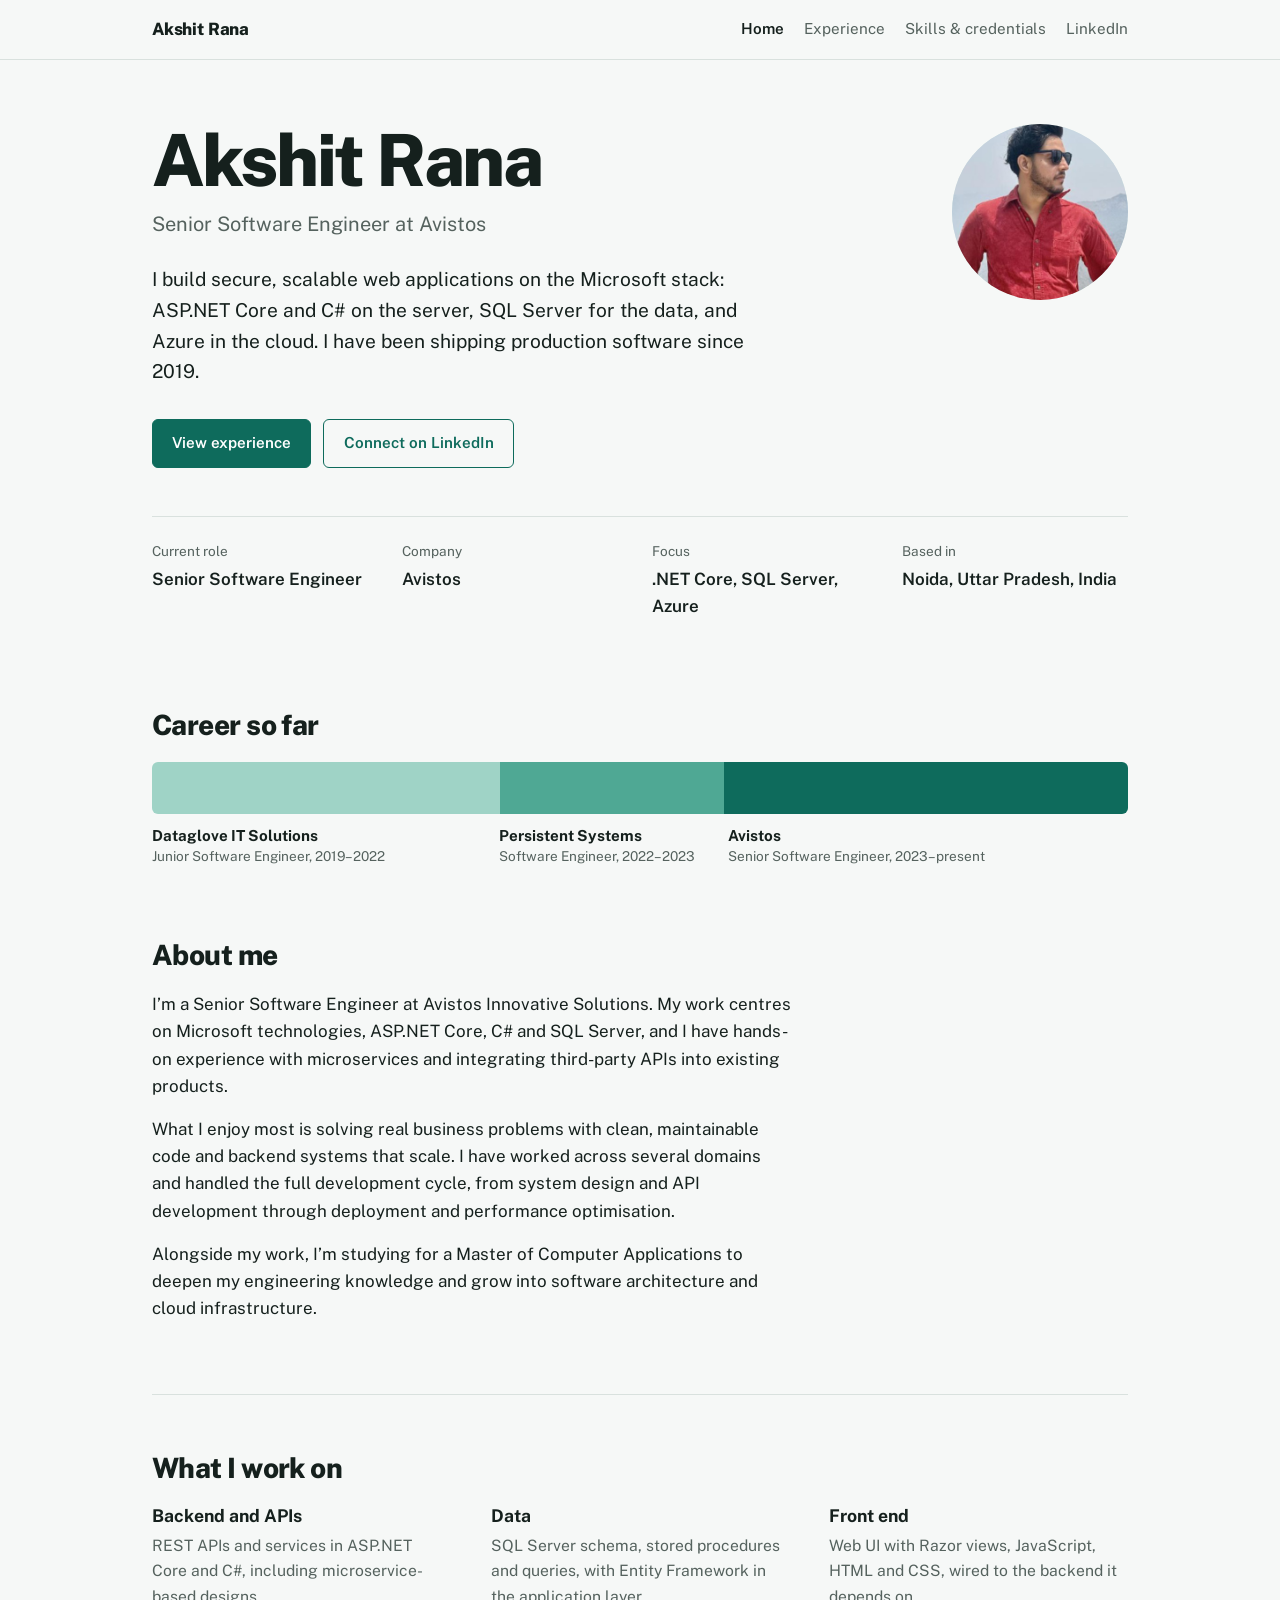
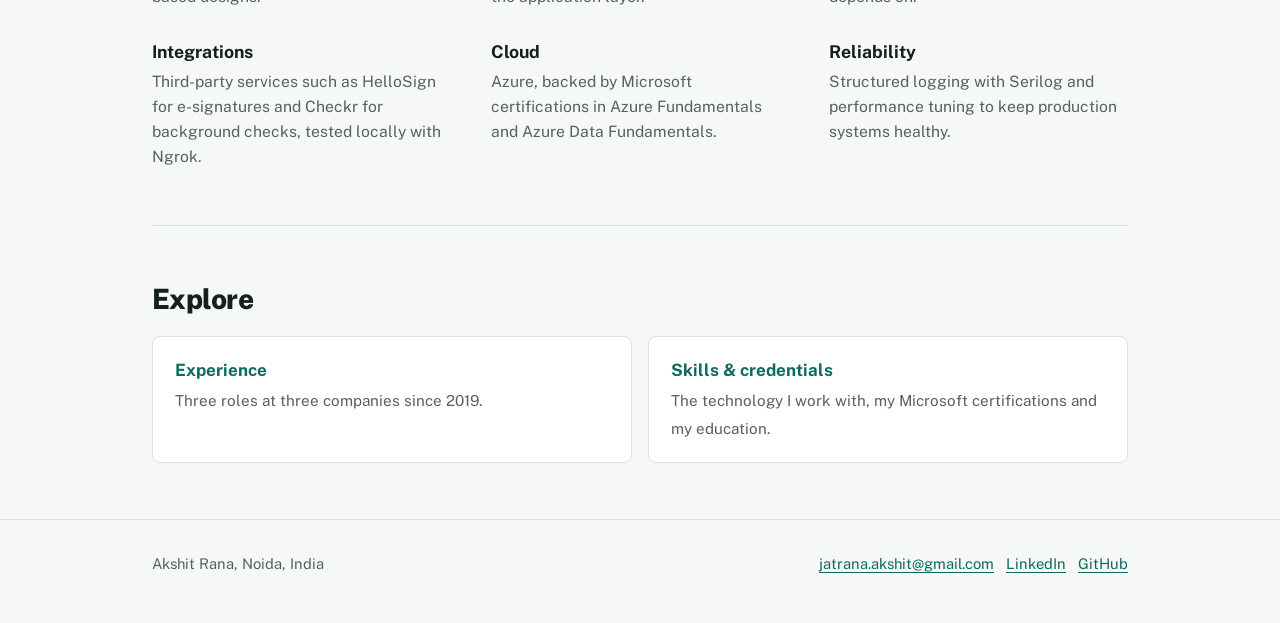
==== index.html @ 20ec57c6 "Add profile site" ====
<!DOCTYPE html>
<html lang="en">
<head>
<meta charset="utf-8">
<meta name="viewport" content="width=device-width, initial-scale=1">
<meta name="theme-color" content="#0E6B5C">
<title>Akshit Rana | Senior Software Engineer</title>
<meta name="description" content="Akshit Rana is a Senior Software Engineer at Avistos building secure, scalable web applications with ASP.NET Core, C#, SQL Server and Azure.">
<link rel="preconnect" href="https://fonts.googleapis.com">
<link rel="preconnect" href="https://fonts.gstatic.com" crossorigin>
<link href="https://fonts.googleapis.com/css2?family=Public+Sans:wght@400;600;800&display=swap" rel="stylesheet">
<link rel="stylesheet" href="styles.css">
</head>
<body>
<header class="site-header">
  <div class="wrap">
    <a class="brand" href="index.html">Akshit Rana</a>
    <nav class="site-nav" aria-label="Main">
      <a href="index.html" aria-current="page">Home</a>
      <a href="experience.html">Experience</a>
      <a href="skills.html">Skills &amp; credentials</a>
      <a href="https://www.linkedin.com/in/akshitjatrana">LinkedIn</a>
    </nav>
  </div>
</header>
<main>
<section class="hero">
  <div class="wrap">
    <div class="hero-grid">
      <div>
        <h1>Akshit Rana</h1>
        <p class="role">Senior Software Engineer at Avistos</p>
        <p class="lede">I build secure, scalable web applications on the Microsoft stack: ASP.NET Core and C# on the server, SQL Server for the data, and Azure in the cloud. I have been shipping production software since 2019.</p>
        <div class="actions">
          <a class="btn btn-primary" href="experience.html">View experience</a>
          <a class="btn btn-secondary" href="https://www.linkedin.com/in/akshitjatrana">Connect on LinkedIn</a>
        </div>
      </div>
      <div class="avatar" aria-hidden="true">AR<img src="assets/profile.jpg" alt="" onerror="this.remove()"></div>
    </div>
    <dl class="facts">
      <div><dt>Current role</dt><dd>Senior Software Engineer</dd></div>
      <div><dt>Company</dt><dd>Avistos</dd></div>
      <div><dt>Focus</dt><dd>.NET Core, SQL Server, Azure</dd></div>
      <div><dt>Based in</dt><dd>Noida, Uttar Pradesh, India</dd></div>
    </dl>
  </div>
</section>

<section class="career" aria-labelledby="career-h">
  <div class="wrap">
    <h2 id="career-h">Career so far</h2>
    <div class="career-bar" role="img" aria-label="Career timeline: Dataglove IT Solutions 2019 to 2022, Persistent Systems 2022 to 2023, Avistos 2023 to present.">
      <span class="c1"></span><span class="c2"></span><span class="c3"></span>
    </div>
    <div class="career-legend">
      <div class="c1"><strong>Dataglove IT Solutions</strong><small>Junior Software Engineer, 2019–2022</small></div>
      <div class="c2"><strong>Persistent Systems</strong><small>Software Engineer, 2022–2023</small></div>
      <div class="c3"><strong>Avistos</strong><small>Senior Software Engineer, 2023–present</small></div>
    </div>
  </div>
</section>

<div class="wrap">
  <section class="block" aria-labelledby="about-h">
    <h2 id="about-h">About me</h2>
    <div class="prose">
      <p>I’m a Senior Software Engineer at Avistos Innovative Solutions. My work centres on Microsoft technologies, ASP.NET Core, C# and SQL Server, and I have hands-on experience with microservices and integrating third-party APIs into existing products.</p>
      <p>What I enjoy most is solving real business problems with clean, maintainable code and backend systems that scale. I have worked across several domains and handled the full development cycle, from system design and API development through deployment and performance optimisation.</p>
      <p>Alongside my work, I’m studying for a Master of Computer Applications to deepen my engineering knowledge and grow into software architecture and cloud infrastructure.</p>
    </div>
  </section>

  <section class="block" aria-labelledby="work-h">
    <h2 id="work-h">What I work on</h2>
    <div class="areas">
      <div><h3>Backend and APIs</h3><p>REST APIs and services in ASP.NET Core and C#, including microservice-based designs.</p></div>
      <div><h3>Data</h3><p>SQL Server schema, stored procedures and queries, with Entity Framework in the application layer.</p></div>
      <div><h3>Front end</h3><p>Web UI with Razor views, JavaScript, HTML and CSS, wired to the backend it depends on.</p></div>
      <div><h3>Integrations</h3><p>Third-party services such as HelloSign for e-signatures and Checkr for background checks, tested locally with Ngrok.</p></div>
      <div><h3>Cloud</h3><p>Azure, backed by Microsoft certifications in Azure Fundamentals and Azure Data Fundamentals.</p></div>
      <div><h3>Reliability</h3><p>Structured logging with Serilog and performance tuning to keep production systems healthy.</p></div>
    </div>
  </section>

  <section class="block" aria-labelledby="explore-h">
    <h2 id="explore-h">Explore</h2>
    <ul class="explore">
      <li><a href="experience.html"><strong>Experience</strong><span>Three roles at three companies since 2019.</span></a></li>
      <li><a href="skills.html"><strong>Skills &amp; credentials</strong><span>The technology I work with, my Microsoft certifications and my education.</span></a></li>
    </ul>
  </section>
</div>
</main>
<footer class="site-footer">
  <div class="wrap">
    <span>Akshit Rana, Noida, India</span>
    <span><a href="mailto:jatrana.akshit@gmail.com">jatrana.akshit@gmail.com</a> &nbsp; <a href="https://www.linkedin.com/in/akshitjatrana">LinkedIn</a> &nbsp; <a href="https://github.com/akshitranadeveloper">GitHub</a></span>
  </div>
</footer>
</body>
</html>
---- styles.css ----
:root {
  --bg: #F6F8F7;
  --surface: #FFFFFF;
  --ink: #15201D;
  --muted: #55625E;
  --line: #D9E1DE;
  --accent: #0E6B5C;
  --accent-ink: #FFFFFF;
  --accent-soft: #DCEEE9;
  --t1: #9FD3C6;
  --t2: #4FA894;
  --t3: #0E6B5C;
  color-scheme: light;
}
@media (prefers-color-scheme: dark) {
  :root {
    --bg: #0F1715;
    --surface: #15201D;
    --ink: #E6EEEB;
    --muted: #9AAAA5;
    --line: #26332F;
    --accent: #4FC1A6;
    --accent-ink: #0F1715;
    --accent-soft: #173A33;
    --t1: #24524A;
    --t2: #2F8A76;
    --t3: #4FC1A6;
    color-scheme: dark;
  }
}

* { box-sizing: border-box; }
html { -webkit-text-size-adjust: 100%; }
body {
  margin: 0;
  background: var(--bg);
  color: var(--ink);
  font-family: "Public Sans", "Segoe UI", system-ui, -apple-system, sans-serif;
  font-size: 1.0625rem;
  line-height: 1.6;
}
img { max-width: 100%; display: block; }
a { color: var(--accent); text-underline-offset: 3px; }
a:focus-visible, .btn:focus-visible {
  outline: 3px solid var(--accent);
  outline-offset: 3px;
  border-radius: 4px;
}

.wrap { max-width: 64rem; margin: 0 auto; padding: 0 1.5rem; }

/* Header */
.site-header { border-bottom: 1px solid var(--line); }
.site-header .wrap {
  display: flex; align-items: center; justify-content: space-between;
  gap: 1rem; flex-wrap: wrap; padding-top: 1rem; padding-bottom: 1rem;
}
.brand { font-weight: 800; color: var(--ink); text-decoration: none; letter-spacing: -0.01em; }
.site-nav { display: flex; gap: 0.25rem 1.25rem; flex-wrap: wrap; }
.site-nav a { color: var(--muted); text-decoration: none; font-size: 0.95rem; }
.site-nav a:hover, .site-nav a[aria-current="page"] { color: var(--ink); }
.site-nav a[aria-current="page"] { font-weight: 600; }

/* Hero */
.hero { padding: 4rem 0 3rem; }
.hero-grid {
  display: grid; grid-template-columns: 1fr auto; gap: 3rem; align-items: start;
}
.hero h1 {
  font-size: clamp(2.6rem, 7vw, 4.5rem);
  line-height: 1;
  letter-spacing: -0.035em;
  font-weight: 800;
  margin: 0 0 0.75rem;
}
.role { font-size: 1.25rem; color: var(--muted); margin: 0 0 1.5rem; }
.lede { font-size: 1.2rem; max-width: 38rem; margin: 0 0 2rem; }
.actions { display: flex; gap: 0.75rem; flex-wrap: wrap; }
.btn {
  display: inline-block; padding: 0.7rem 1.2rem; border-radius: 6px;
  font-weight: 600; font-size: 0.95rem; text-decoration: none;
  border: 1.5px solid var(--accent);
}
.btn-primary { background: var(--accent); color: var(--accent-ink); }
.btn-secondary { color: var(--accent); background: transparent; }

.avatar {
  position: relative; width: 11rem; height: 11rem; border-radius: 50%;
  background: var(--accent-soft); color: var(--accent);
  display: grid; place-items: center; font-weight: 800; font-size: 3rem;
  overflow: hidden; flex-shrink: 0;
}
.avatar img { position: absolute; inset: 0; width: 100%; height: 100%; object-fit: cover; }

.facts {
  display: grid; grid-template-columns: repeat(4, 1fr); gap: 1.5rem;
  margin: 3rem 0 0; padding: 1.5rem 0 0; border-top: 1px solid var(--line);
}
.facts dt { font-size: 0.85rem; color: var(--muted); }
.facts dd { margin: 0.2rem 0 0; font-weight: 600; }

/* Career bar: the one memorable element */
.career { padding: 2.5rem 0 1rem; }
.career-bar { display: flex; height: 3.25rem; border-radius: 6px; overflow: hidden; }
.career-bar span { display: block; }
.career-legend {
  display: flex; margin-top: 0.75rem; gap: 0;
}
.career-legend div { padding-right: 1rem; font-size: 0.9rem; line-height: 1.35; }
.career-legend strong { display: block; font-size: 0.95rem; }
.career-legend small { color: var(--muted); font-size: 0.85rem; }
.c1 { flex: 31; } .c2 { flex: 20; } .c3 { flex: 36; }
.career-bar .c1 { background: var(--t1); }
.career-bar .c2 { background: var(--t2); }
.career-bar .c3 { background: var(--t3); }

/* Sections */
section.block { padding: 3.5rem 0; border-top: 1px solid var(--line); }
section.block:first-of-type { border-top: 0; }
h2 { font-size: 1.75rem; letter-spacing: -0.02em; line-height: 1.2; margin: 0 0 1.25rem; font-weight: 800; }
h3 { font-size: 1.1rem; margin: 0 0 0.35rem; line-height: 1.3; }
.prose { max-width: 40rem; }
.prose p { margin: 0 0 1rem; }

.areas { display: grid; grid-template-columns: repeat(3, 1fr); gap: 2rem 2.5rem; }
.areas p { margin: 0; color: var(--muted); font-size: 0.98rem; }

.explore { list-style: none; padding: 0; margin: 0; display: grid; grid-template-columns: repeat(2, 1fr); gap: 1rem; }
.explore a { height: 100%;
  display: block; padding: 1.25rem 1.4rem; border: 1px solid var(--line); border-radius: 8px;
  background: var(--surface); text-decoration: none; color: var(--ink);
}
.explore a:hover { border-color: var(--accent); }
.explore strong { display: block; color: var(--accent); margin-bottom: 0.2rem; }
.explore span { color: var(--muted); font-size: 0.95rem; }

/* Page header for inner pages */
.page-head { padding: 3.5rem 0 1rem; }
.page-head h1 { font-size: clamp(2.2rem, 5vw, 3.25rem); letter-spacing: -0.03em; line-height: 1.05; margin: 0 0 0.75rem; font-weight: 800; }
.page-head p { color: var(--muted); max-width: 38rem; margin: 0; font-size: 1.1rem; }

/* Timeline (experience) */
.timeline { list-style: none; margin: 0; padding: 0; border-left: 2px solid var(--line); }
.timeline li { position: relative; padding: 0 0 2.5rem 1.75rem; }
.timeline li::before {
  content: ""; position: absolute; left: -7px; top: 0.4rem;
  width: 12px; height: 12px; border-radius: 50%; background: var(--bg); border: 2px solid var(--accent);
}
.timeline li.current::before { background: var(--accent); }
.when { color: var(--muted); font-size: 0.95rem; margin: 0 0 0.5rem; }
.org { font-weight: 600; color: var(--ink); }
.timeline ul { margin: 0.5rem 0 0; padding-left: 1.2rem; max-width: 40rem; }
.timeline ul li { padding: 0 0 0.35rem; }
.timeline ul li::before { display: none; }

/* Skills */
.skill-groups { display: grid; grid-template-columns: repeat(2, 1fr); gap: 2rem 3rem; }
.tags { list-style: none; padding: 0; margin: 0.5rem 0 0; display: flex; flex-wrap: wrap; gap: 0.5rem; }
.tags li { background: var(--accent-soft); color: var(--ink); padding: 0.3rem 0.7rem; border-radius: 4px; font-size: 0.92rem; }

.certs { display: grid; grid-template-columns: repeat(2, 1fr); gap: 1rem; }
.cert { background: var(--surface); border: 1px solid var(--line); border-radius: 8px; padding: 1.25rem 1.4rem; }
.cert p { margin: 0.15rem 0; color: var(--muted); font-size: 0.95rem; }
.cert code { font-family: inherit; font-weight: 600; color: var(--ink); }

.edu { list-style: none; padding: 0; margin: 0; }
.edu li { padding: 1rem 0; border-bottom: 1px solid var(--line); display: flex; justify-content: space-between; gap: 1rem; flex-wrap: wrap; }
.edu li:last-child { border-bottom: 0; }
.edu p { margin: 0; color: var(--muted); }
.edu .yrs { color: var(--muted); font-size: 0.95rem; white-space: nowrap; }

/* Footer */
.site-footer { border-top: 1px solid var(--line); padding: 2rem 0 3rem; color: var(--muted); font-size: 0.92rem; }
.site-footer .wrap { display: flex; justify-content: space-between; gap: 1rem; flex-wrap: wrap; }

/* Page-load: one orchestrated moment on the career bar */
@media (prefers-reduced-motion: no-preference) {
  .career-bar span { transform-origin: left; animation: grow 0.9s cubic-bezier(.2,.7,.2,1) both; }
  .career-bar .c2 { animation-delay: 0.25s; }
  .career-bar .c3 { animation-delay: 0.5s; }
  @keyframes grow { from { transform: scaleX(0); } to { transform: scaleX(1); } }
}

@media (max-width: 760px) {
  .hero { padding-top: 2.5rem; }
  .hero-grid { grid-template-columns: 1fr; gap: 1.75rem; }
  .avatar { order: -1; width: 7.5rem; height: 7.5rem; font-size: 2rem; }
  .facts { grid-template-columns: repeat(2, 1fr); }
  .areas, .skill-groups, .certs, .explore { grid-template-columns: 1fr; }
  .career-legend { flex-direction: column; gap: 0.5rem; }
  .career-legend div { flex: none !important; }
}
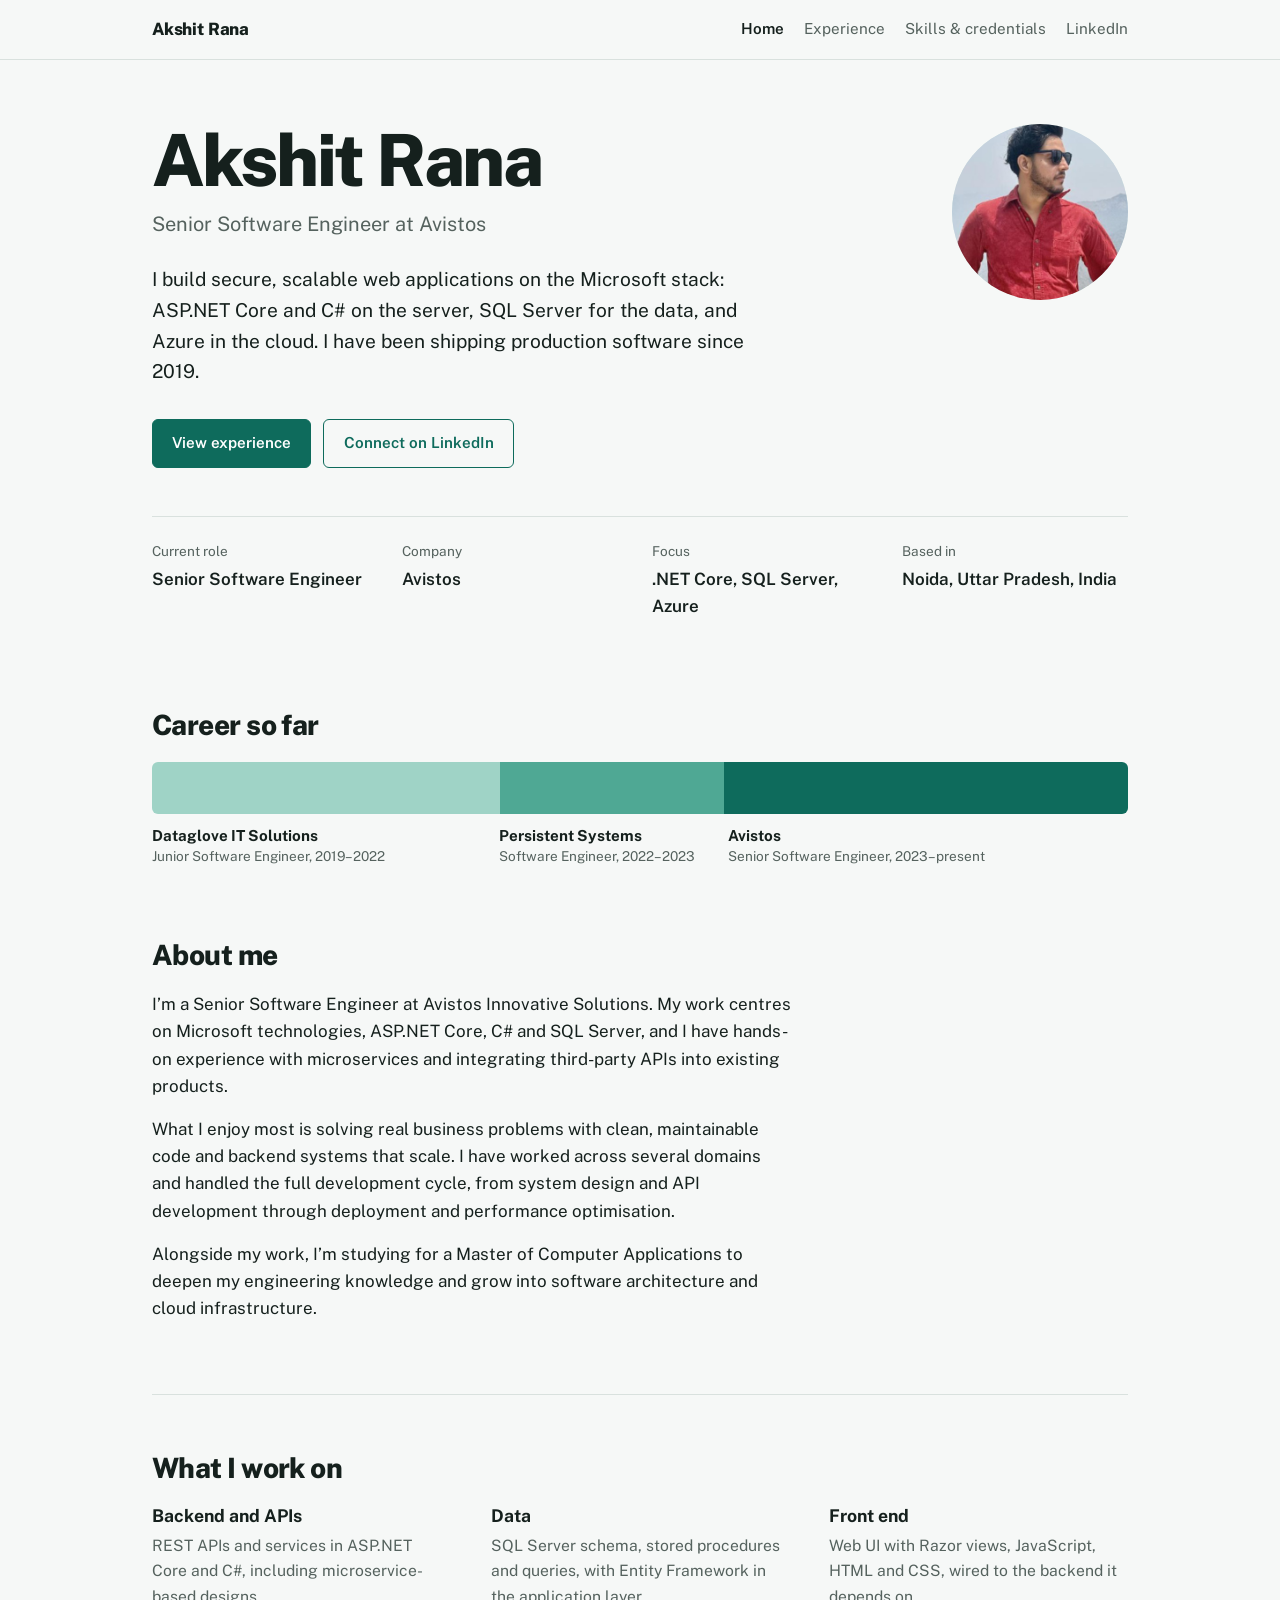
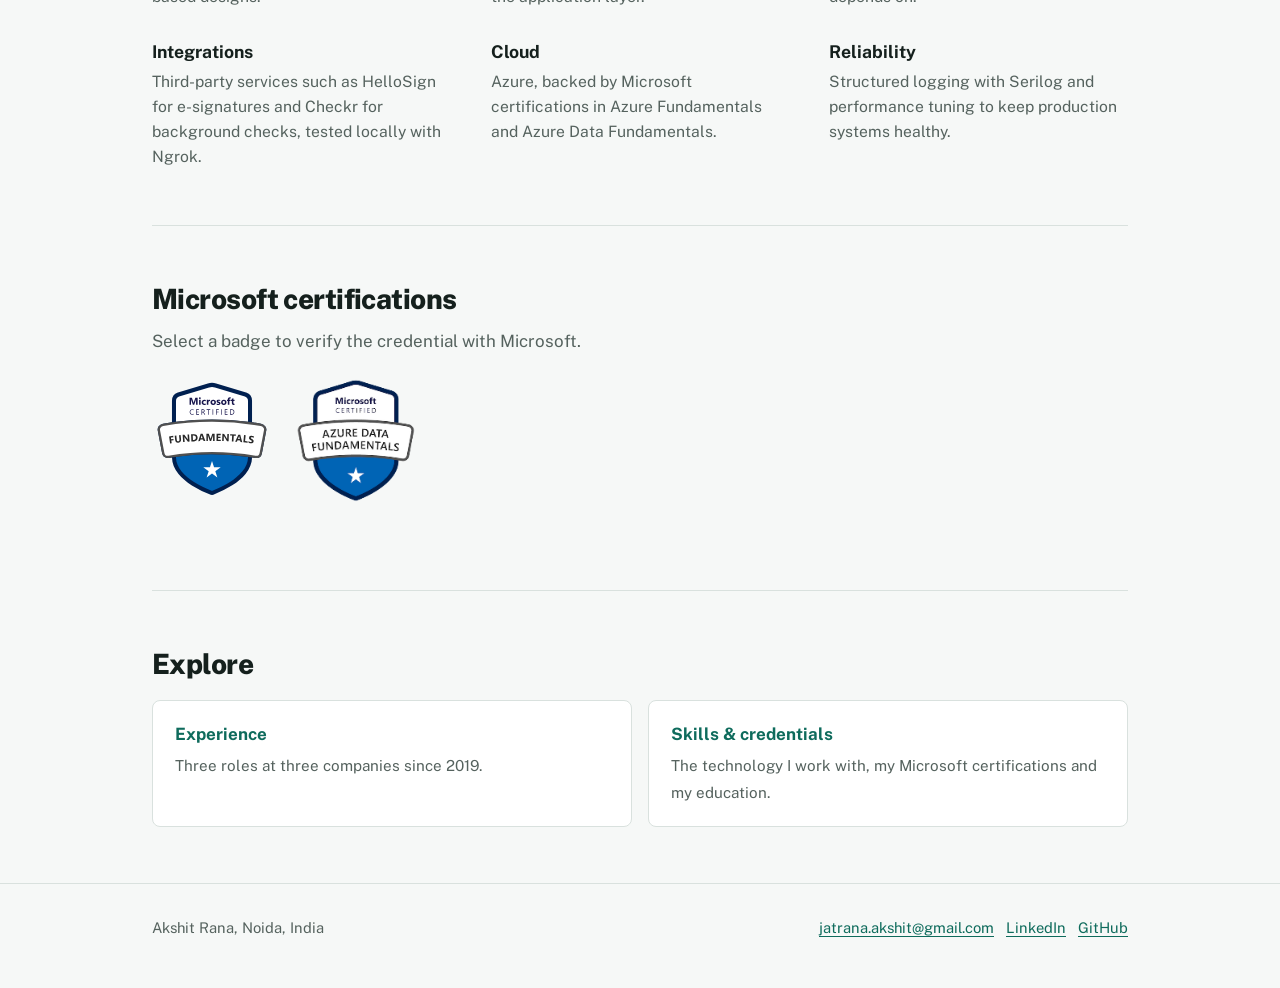
==== commit 5d62a7d9: "Add files via upload" ====
--- a/index.html
+++ b/index.html
@@ -83,6 +83,15 @@
     </div>
   </section>
 
+  <section class="block" aria-labelledby="cert-h">
+    <h2 id="cert-h">Microsoft certifications</h2>
+    <p class="hint">Select a badge to verify the credential with Microsoft.</p>
+    <ul class="badges">
+<li><a class="badge" href="https://learn.microsoft.com/api/credentials/share/en-gb/23065478/7E2ADC500536C87A?sharingId=9A0B64B459C7546B" target="_blank" rel="noopener" title="Verify credential"><img src="assets/badge-azure-fundamentals.svg" alt="Microsoft Certified: Azure Fundamentals. Verify credential." onerror="this.parentNode.classList.add('noimg');this.remove()"><span class="badge-text"><small>Microsoft Certified</small>Azure Fundamentals</span></a></li>
+<li><a class="badge" href="https://learn.microsoft.com/api/credentials/share/en-gb/23065478/7CBC2702BB4C463B?sharingId=9A0B64B459C7546B" target="_blank" rel="noopener" title="Verify credential"><img src="assets/badge-azure-data-fundamentals.png" alt="Microsoft Certified: Azure Data Fundamentals. Verify credential." onerror="this.parentNode.classList.add('noimg');this.remove()"><span class="badge-text"><small>Microsoft Certified</small>Azure Data Fundamentals</span></a></li>
+</ul>
+  </section>
+
   <section class="block" aria-labelledby="explore-h">
     <h2 id="explore-h">Explore</h2>
     <ul class="explore">
--- a/styles.css
+++ b/styles.css
@@ -190,3 +190,18 @@
   .career-legend { flex-direction: column; gap: 0.5rem; }
   .career-legend div { flex: none !important; }
 }
+
+/* Certification badges */
+.hint { color: var(--muted); margin: -0.5rem 0 1.5rem; }
+.badges { list-style: none; padding: 0; margin: 0 0 2rem; display: flex; flex-wrap: wrap; gap: 1.5rem; }
+.badge { display: block; width: 7.5rem; border-radius: 8px; text-decoration: none; }
+.badge img { width: 100%; height: auto; transition: transform .15s ease; }
+.badge:hover img { transform: scale(1.04); }
+.badge-text { display: none; }
+.badge.noimg .badge-text {
+  display: flex; flex-direction: column; justify-content: center; text-align: center;
+  height: 7.5rem; padding: 0.75rem; border: 1.5px solid var(--accent); border-radius: 8px;
+  background: var(--accent-soft); color: var(--ink); font-weight: 600; font-size: 0.9rem; line-height: 1.25;
+}
+.badge.noimg .badge-text small { display: block; font-weight: 400; color: var(--muted); font-size: 0.75rem; margin-bottom: 0.3rem; }
+@media (prefers-reduced-motion: reduce) { .badge img { transition: none; } }
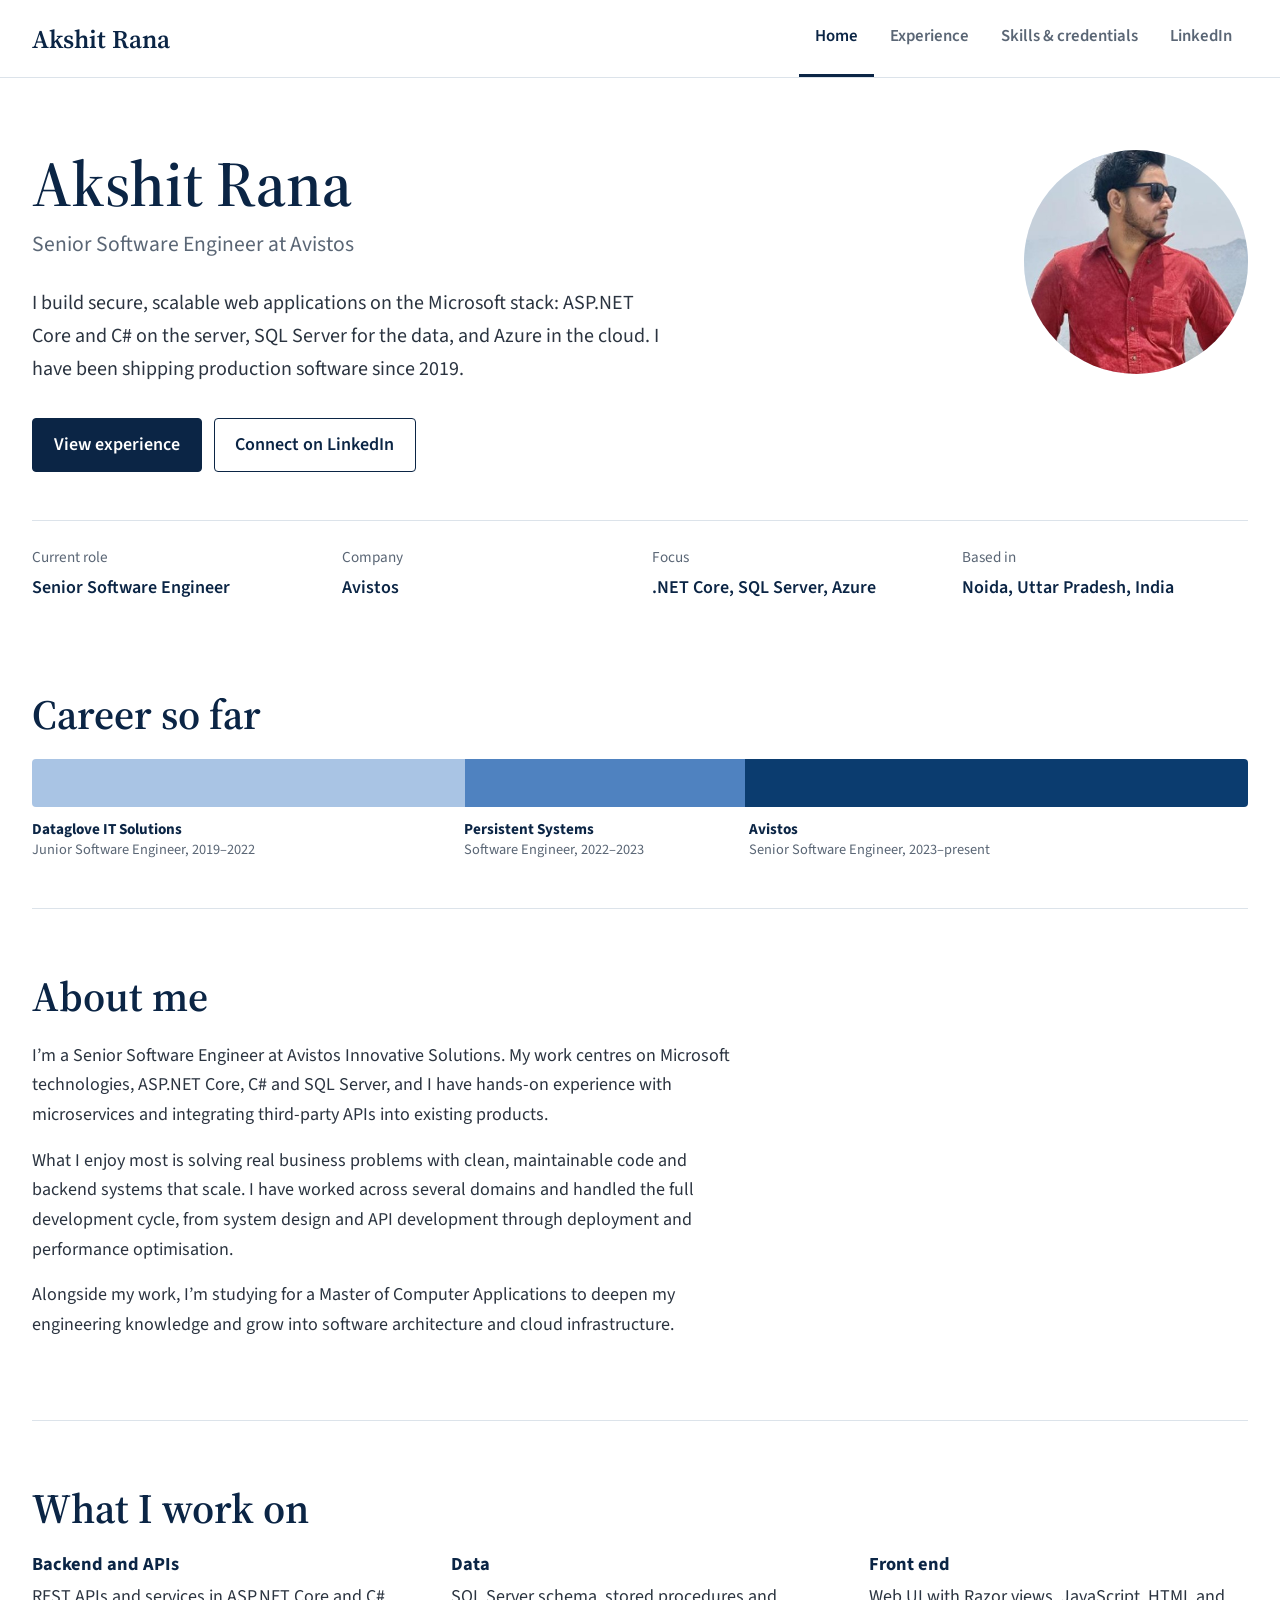
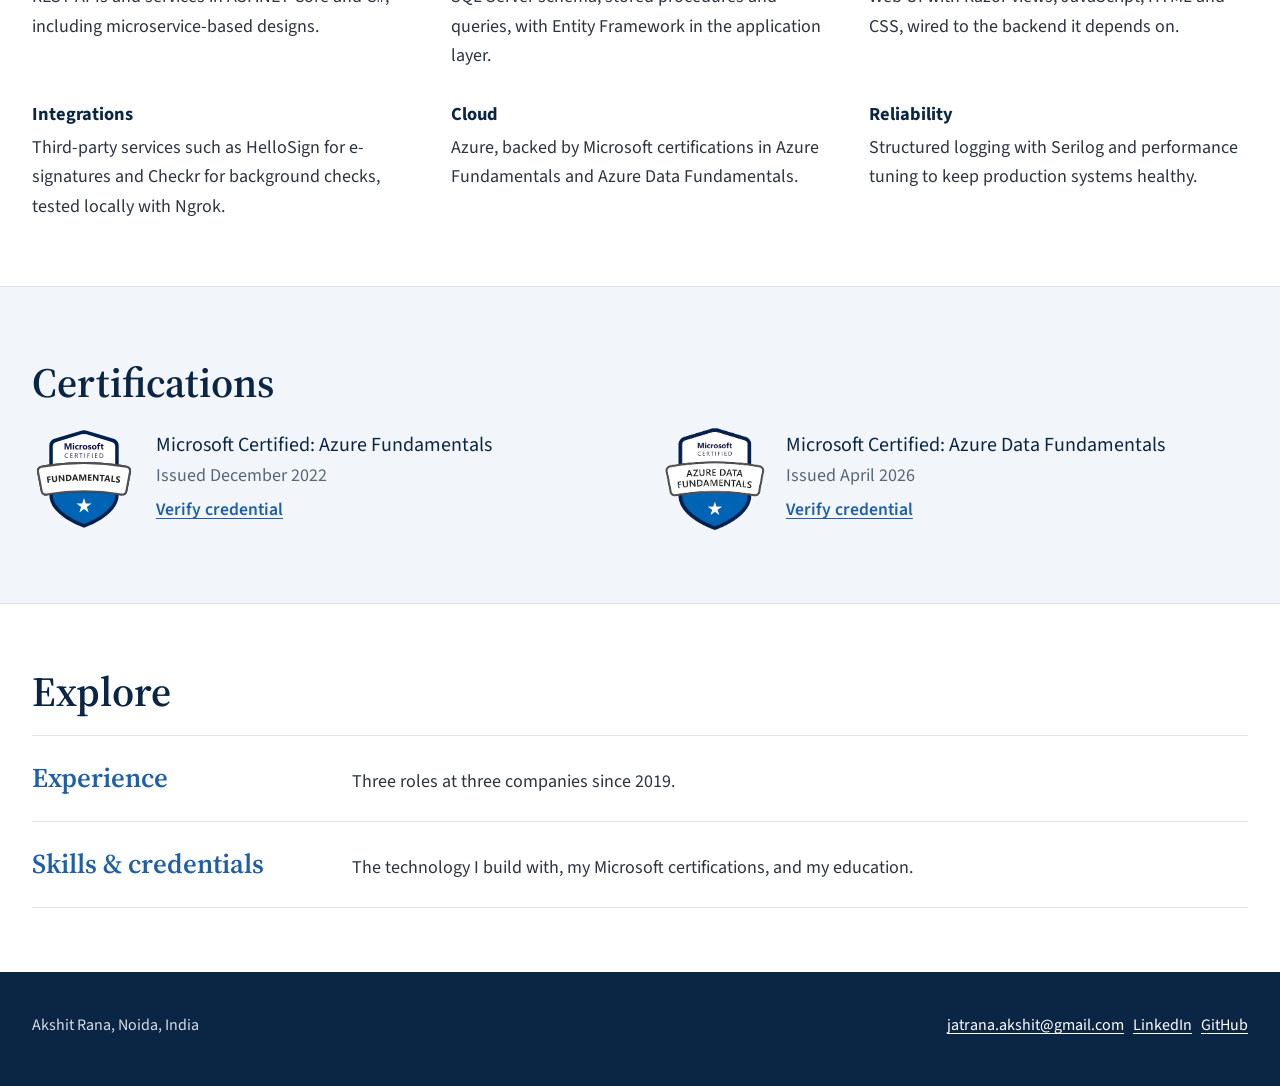
==== commit b4aa4d01: "Add files via upload" ====
--- a/index.html
+++ b/index.html
@@ -3,13 +3,13 @@
 <head>
 <meta charset="utf-8">
 <meta name="viewport" content="width=device-width, initial-scale=1">
-<meta name="theme-color" content="#0E6B5C">
+<meta name="theme-color" content="#0B3C6F">
 <title>Akshit Rana | Senior Software Engineer</title>
 <meta name="description" content="Akshit Rana is a Senior Software Engineer at Avistos building secure, scalable web applications with ASP.NET Core, C#, SQL Server and Azure.">
 <link rel="preconnect" href="https://fonts.googleapis.com">
 <link rel="preconnect" href="https://fonts.gstatic.com" crossorigin>
-<link href="https://fonts.googleapis.com/css2?family=Public+Sans:wght@400;600;800&display=swap" rel="stylesheet">
-<link rel="stylesheet" href="styles.css">
+<link href="https://fonts.googleapis.com/css2?family=Source+Serif+4:opsz,wght@8..60,600&family=Source+Sans+3:wght@400;600;700&display=swap" rel="stylesheet">
+<link rel="stylesheet" href="styles.css?v=5">
 </head>
 <body>
 <header class="site-header">
@@ -83,20 +83,38 @@
     </div>
   </section>
 
-  <section class="block" aria-labelledby="cert-h">
-    <h2 id="cert-h">Microsoft certifications</h2>
-    <p class="hint">Select a badge to verify the credential with Microsoft.</p>
-    <ul class="badges">
-<li><a class="badge" href="https://learn.microsoft.com/api/credentials/share/en-gb/23065478/7E2ADC500536C87A?sharingId=9A0B64B459C7546B" target="_blank" rel="noopener" title="Verify credential"><img src="assets/badge-azure-fundamentals.svg" alt="Microsoft Certified: Azure Fundamentals. Verify credential." onerror="this.parentNode.classList.add('noimg');this.remove()"><span class="badge-text"><small>Microsoft Certified</small>Azure Fundamentals</span></a></li>
-<li><a class="badge" href="https://learn.microsoft.com/api/credentials/share/en-gb/23065478/7CBC2702BB4C463B?sharingId=9A0B64B459C7546B" target="_blank" rel="noopener" title="Verify credential"><img src="assets/badge-azure-data-fundamentals.png" alt="Microsoft Certified: Azure Data Fundamentals. Verify credential." onerror="this.parentNode.classList.add('noimg');this.remove()"><span class="badge-text"><small>Microsoft Certified</small>Azure Data Fundamentals</span></a></li>
-</ul>
-  </section>
+  </div>
 
+<section class="band" aria-labelledby="cert-h">
+  <div class="wrap">
+    <h2 id="cert-h">Certifications</h2>
+    <ul class="cert-list">
+      <li>
+        <a class="badge" href="https://learn.microsoft.com/api/credentials/share/en-gb/23065478/7E2ADC500536C87A?sharingId=9A0B64B459C7546B" target="_blank" rel="noopener" title="Verify credential"><img width="120" height="120" src="assets/badge-azure-fundamentals.svg" alt="Microsoft Certified: Azure Fundamentals badge" onerror="this.parentNode.classList.add('noimg');this.remove()"><span class="badge-text"><small>Microsoft Certified</small>Azure Fundamentals</span></a>
+        <div>
+          <p class="cert-name">Microsoft Certified: Azure Fundamentals</p>
+          <p class="cert-date">Issued December 2022</p>
+          <a href="https://learn.microsoft.com/api/credentials/share/en-gb/23065478/7E2ADC500536C87A?sharingId=9A0B64B459C7546B" target="_blank" rel="noopener">Verify credential</a>
+        </div>
+      </li>
+      <li>
+        <a class="badge" href="https://learn.microsoft.com/api/credentials/share/en-gb/23065478/7CBC2702BB4C463B?sharingId=9A0B64B459C7546B" target="_blank" rel="noopener" title="Verify credential"><img width="120" height="120" src="assets/badge-azure-data-fundamentals.png" alt="Microsoft Certified: Azure Data Fundamentals badge" onerror="this.parentNode.classList.add('noimg');this.remove()"><span class="badge-text"><small>Microsoft Certified</small>Azure Data Fundamentals</span></a>
+        <div>
+          <p class="cert-name">Microsoft Certified: Azure Data Fundamentals</p>
+          <p class="cert-date">Issued April 2026</p>
+          <a href="https://learn.microsoft.com/api/credentials/share/en-gb/23065478/7CBC2702BB4C463B?sharingId=9A0B64B459C7546B" target="_blank" rel="noopener">Verify credential</a>
+        </div>
+      </li>
+    </ul>
+  </div>
+</section>
+
+<div class="wrap">
   <section class="block" aria-labelledby="explore-h">
     <h2 id="explore-h">Explore</h2>
     <ul class="explore">
-      <li><a href="experience.html"><strong>Experience</strong><span>Three roles at three companies since 2019.</span></a></li>
-      <li><a href="skills.html"><strong>Skills &amp; credentials</strong><span>The technology I work with, my Microsoft certifications and my education.</span></a></li>
+      <li><a class="explore-title" href="experience.html">Experience</a><p>Three roles at three companies since 2019.</p></li>
+      <li><a class="explore-title" href="skills.html">Skills &amp; credentials</a><p>The technology I build with, my Microsoft certifications, and my education.</p></li>
     </ul>
   </section>
 </div>
--- a/styles.css
+++ b/styles.css
@@ -1,207 +1,176 @@
 :root {
-  --bg: #F6F8F7;
+  --bg: #FFFFFF;
+  --band: #F2F6FA;
   --surface: #FFFFFF;
-  --ink: #15201D;
-  --muted: #55625E;
-  --line: #D9E1DE;
-  --accent: #0E6B5C;
+  --ink: #0B2545;
+  --text: #2B3440;
+  --muted: #5A6675;
+  --line: #DCE3EA;
+  --accent: #1F5FA8;
   --accent-ink: #FFFFFF;
-  --accent-soft: #DCEEE9;
-  --t1: #9FD3C6;
-  --t2: #4FA894;
-  --t3: #0E6B5C;
+  --accent-soft: #E6EEF7;
+  --t1: #A9C4E4;
+  --t2: #4F82C0;
+  --t3: #0B3C6F;
   color-scheme: light;
-}
-@media (prefers-color-scheme: dark) {
-  :root {
-    --bg: #0F1715;
-    --surface: #15201D;
-    --ink: #E6EEEB;
-    --muted: #9AAAA5;
-    --line: #26332F;
-    --accent: #4FC1A6;
-    --accent-ink: #0F1715;
-    --accent-soft: #173A33;
-    --t1: #24524A;
-    --t2: #2F8A76;
-    --t3: #4FC1A6;
-    color-scheme: dark;
-  }
 }
 
 * { box-sizing: border-box; }
 html { -webkit-text-size-adjust: 100%; }
 body {
-  margin: 0;
-  background: var(--bg);
-  color: var(--ink);
-  font-family: "Public Sans", "Segoe UI", system-ui, -apple-system, sans-serif;
-  font-size: 1.0625rem;
-  line-height: 1.6;
+  margin: 0; background: var(--bg); color: var(--text);
+  font-family: "Source Sans 3", "Segoe UI", system-ui, -apple-system, sans-serif;
+  font-size: 1.125rem; line-height: 1.65;
 }
 img { max-width: 100%; display: block; }
 a { color: var(--accent); text-underline-offset: 3px; }
-a:focus-visible, .btn:focus-visible {
-  outline: 3px solid var(--accent);
-  outline-offset: 3px;
-  border-radius: 4px;
+a:focus-visible, .btn:focus-visible { outline: 3px solid var(--accent); outline-offset: 3px; border-radius: 4px; }
+h1, h2, .brand, .explore-title {
+  font-family: "Source Serif 4", Georgia, "Times New Roman", serif;
+  color: var(--ink);
 }
 
-.wrap { max-width: 64rem; margin: 0 auto; padding: 0 1.5rem; }
+.wrap { max-width: 82rem; margin: 0 auto; padding: 0 2rem; }
 
 /* Header */
-.site-header { border-bottom: 1px solid var(--line); }
-.site-header .wrap {
-  display: flex; align-items: center; justify-content: space-between;
-  gap: 1rem; flex-wrap: wrap; padding-top: 1rem; padding-bottom: 1rem;
+.site-header { border-bottom: 1px solid var(--line); background: var(--bg); }
+.site-header .wrap { display: flex; align-items: stretch; justify-content: space-between; gap: 1rem; flex-wrap: wrap; }
+.brand { font-size: 1.6rem; font-weight: 600; text-decoration: none; padding: 1.1rem 0; }
+.site-nav { display: flex; flex-wrap: wrap; }
+.site-nav a {
+  display: flex; align-items: center; padding: 0 1rem; color: var(--muted);
+  text-decoration: none; font-weight: 600; font-size: 1.05rem;
+  border-bottom: 3px solid transparent;
 }
-.brand { font-weight: 800; color: var(--ink); text-decoration: none; letter-spacing: -0.01em; }
-.site-nav { display: flex; gap: 0.25rem 1.25rem; flex-wrap: wrap; }
-.site-nav a { color: var(--muted); text-decoration: none; font-size: 0.95rem; }
-.site-nav a:hover, .site-nav a[aria-current="page"] { color: var(--ink); }
-.site-nav a[aria-current="page"] { font-weight: 600; }
+.site-nav a:hover { color: var(--ink); }
+.site-nav a[aria-current="page"] { color: var(--ink); border-bottom-color: var(--ink); }
 
 /* Hero */
-.hero { padding: 4rem 0 3rem; }
-.hero-grid {
-  display: grid; grid-template-columns: 1fr auto; gap: 3rem; align-items: start;
-}
-.hero h1 {
-  font-size: clamp(2.6rem, 7vw, 4.5rem);
-  line-height: 1;
-  letter-spacing: -0.035em;
-  font-weight: 800;
-  margin: 0 0 0.75rem;
-}
-.role { font-size: 1.25rem; color: var(--muted); margin: 0 0 1.5rem; }
-.lede { font-size: 1.2rem; max-width: 38rem; margin: 0 0 2rem; }
+.hero { padding: 4.5rem 0 3.5rem; }
+.hero-grid { display: grid; grid-template-columns: 1fr auto; gap: 3rem; align-items: start; }
+.hero h1 { font-size: clamp(2.6rem, 6vw, 4rem); line-height: 1.05; font-weight: 600; margin: 0 0 0.6rem; }
+.role { font-size: 1.35rem; color: var(--muted); margin: 0 0 1.5rem; }
+.lede { font-size: 1.25rem; max-width: 40rem; margin: 0 0 2rem; }
 .actions { display: flex; gap: 0.75rem; flex-wrap: wrap; }
-.btn {
-  display: inline-block; padding: 0.7rem 1.2rem; border-radius: 6px;
-  font-weight: 600; font-size: 0.95rem; text-decoration: none;
-  border: 1.5px solid var(--accent);
-}
-.btn-primary { background: var(--accent); color: var(--accent-ink); }
-.btn-secondary { color: var(--accent); background: transparent; }
+.btn { display: inline-block; padding: 0.7rem 1.3rem; border-radius: 4px; font-weight: 600; text-decoration: none; border: 1.5px solid var(--ink); }
+.btn-primary { background: var(--ink); color: var(--accent-ink); }
+.btn-secondary { color: var(--ink); background: transparent; }
 
 .avatar {
-  position: relative; width: 11rem; height: 11rem; border-radius: 50%;
-  background: var(--accent-soft); color: var(--accent);
-  display: grid; place-items: center; font-weight: 800; font-size: 3rem;
-  overflow: hidden; flex-shrink: 0;
+  position: relative; width: 14rem; height: 14rem; border-radius: 50%;
+  background: var(--accent-soft); color: var(--ink);
+  display: grid; place-items: center; font-weight: 700; font-size: 3rem; overflow: hidden; flex-shrink: 0;
 }
 .avatar img { position: absolute; inset: 0; width: 100%; height: 100%; object-fit: cover; }
 
-.facts {
-  display: grid; grid-template-columns: repeat(4, 1fr); gap: 1.5rem;
-  margin: 3rem 0 0; padding: 1.5rem 0 0; border-top: 1px solid var(--line);
-}
-.facts dt { font-size: 0.85rem; color: var(--muted); }
-.facts dd { margin: 0.2rem 0 0; font-weight: 600; }
+.facts { display: grid; grid-template-columns: repeat(4, 1fr); gap: 1.5rem; margin: 3rem 0 0; padding: 1.5rem 0 0; border-top: 1px solid var(--line); }
+.facts dt { font-size: 0.95rem; color: var(--muted); }
+.facts dd { margin: 0.2rem 0 0; font-weight: 600; color: var(--ink); }
 
-/* Career bar: the one memorable element */
-.career { padding: 2.5rem 0 1rem; }
-.career-bar { display: flex; height: 3.25rem; border-radius: 6px; overflow: hidden; }
+/* Career bar */
+.career { padding: 2rem 0 3rem; }
+.career-bar { display: flex; height: 3rem; border-radius: 4px; overflow: hidden; }
 .career-bar span { display: block; }
-.career-legend {
-  display: flex; margin-top: 0.75rem; gap: 0;
-}
-.career-legend div { padding-right: 1rem; font-size: 0.9rem; line-height: 1.35; }
-.career-legend strong { display: block; font-size: 0.95rem; }
-.career-legend small { color: var(--muted); font-size: 0.85rem; }
+.career-legend { display: flex; margin-top: 0.75rem; }
+.career-legend div { padding-right: 1rem; font-size: 0.95rem; line-height: 1.35; }
+.career-legend strong { display: block; color: var(--ink); }
+.career-legend small { color: var(--muted); font-size: 0.9rem; }
 .c1 { flex: 31; } .c2 { flex: 20; } .c3 { flex: 36; }
-.career-bar .c1 { background: var(--t1); }
-.career-bar .c2 { background: var(--t2); }
-.career-bar .c3 { background: var(--t3); }
+.career-bar .c1 { background: var(--t1); } .career-bar .c2 { background: var(--t2); } .career-bar .c3 { background: var(--t3); }
 
 /* Sections */
-section.block { padding: 3.5rem 0; border-top: 1px solid var(--line); }
-section.block:first-of-type { border-top: 0; }
-h2 { font-size: 1.75rem; letter-spacing: -0.02em; line-height: 1.2; margin: 0 0 1.25rem; font-weight: 800; }
-h3 { font-size: 1.1rem; margin: 0 0 0.35rem; line-height: 1.3; }
-.prose { max-width: 40rem; }
+section.block { padding: 4rem 0; border-top: 1px solid var(--line); }
+.band { background: var(--band); border-top: 1px solid var(--line); border-bottom: 1px solid var(--line); padding: 4.5rem 0; }
+.band + .wrap section.block:first-child { border-top: 0; }
+h2 { font-size: clamp(2rem, 4vw, 2.6rem); line-height: 1.15; margin: 0 0 1.25rem; font-weight: 600; }
+h3 { font-size: 1.15rem; margin: 0 0 0.35rem; line-height: 1.3; color: var(--ink); }
+.prose { max-width: 44rem; }
 .prose p { margin: 0 0 1rem; }
+.hint { color: var(--muted); margin: -0.25rem 0 1.75rem; }
 
 .areas { display: grid; grid-template-columns: repeat(3, 1fr); gap: 2rem 2.5rem; }
-.areas p { margin: 0; color: var(--muted); font-size: 0.98rem; }
+.areas p { margin: 0; color: var(--text); }
 
-.explore { list-style: none; padding: 0; margin: 0; display: grid; grid-template-columns: repeat(2, 1fr); gap: 1rem; }
-.explore a { height: 100%;
-  display: block; padding: 1.25rem 1.4rem; border: 1px solid var(--line); border-radius: 8px;
-  background: var(--surface); text-decoration: none; color: var(--ink);
+/* Badges */
+.badges { list-style: none; padding: 0; margin: 0; display: flex; flex-wrap: wrap; gap: 1.25rem; align-items: center; }
+.badge { display: block; text-decoration: none; border-radius: 6px; }
+.badge img { width: auto; height: 5.75rem; }
+.badge-text { display: none; }
+.badge.noimg .badge-text {
+  display: flex; flex-direction: column; justify-content: center; text-align: center;
+  width: 5.75rem; height: 5.75rem; padding: 0.4rem; border: 1.5px solid var(--ink); border-radius: 6px;
+  background: var(--surface); color: var(--ink); font-weight: 600; font-size: 0.75rem; line-height: 1.2;
 }
-.explore a:hover { border-color: var(--accent); }
-.explore strong { display: block; color: var(--accent); margin-bottom: 0.2rem; }
-.explore span { color: var(--muted); font-size: 0.95rem; }
+.badge.noimg .badge-text small { display: block; font-weight: 400; color: var(--muted); font-size: 0.65rem; }
 
-/* Page header for inner pages */
-.page-head { padding: 3.5rem 0 1rem; }
-.page-head h1 { font-size: clamp(2.2rem, 5vw, 3.25rem); letter-spacing: -0.03em; line-height: 1.05; margin: 0 0 0.75rem; font-weight: 800; }
-.page-head p { color: var(--muted); max-width: 38rem; margin: 0; font-size: 1.1rem; }
+/* Explore list */
+.explore { list-style: none; padding: 0; margin: 0; border-top: 1px solid var(--line); }
+.explore li { display: grid; grid-template-columns: 18rem 1fr; gap: 2rem; align-items: baseline; padding: 1.25rem 0; border-bottom: 1px solid var(--line); }
+.explore-title { font-size: 1.7rem; font-weight: 600; color: var(--accent); text-decoration: none; }
+.explore-title:hover { text-decoration: underline; }
+.explore p { margin: 0; }
 
-/* Timeline (experience) */
+/* Inner pages */
+.page-head { padding: 4rem 0 1.5rem; }
+.page-head h1 { font-size: clamp(2.4rem, 5vw, 3.4rem); line-height: 1.1; margin: 0 0 0.75rem; font-weight: 600; }
+.page-head p { color: var(--muted); max-width: 42rem; margin: 0; font-size: 1.2rem; }
+
 .timeline { list-style: none; margin: 0; padding: 0; border-left: 2px solid var(--line); }
-.timeline li { position: relative; padding: 0 0 2.5rem 1.75rem; }
-.timeline li::before {
-  content: ""; position: absolute; left: -7px; top: 0.4rem;
-  width: 12px; height: 12px; border-radius: 50%; background: var(--bg); border: 2px solid var(--accent);
-}
-.timeline li.current::before { background: var(--accent); }
-.when { color: var(--muted); font-size: 0.95rem; margin: 0 0 0.5rem; }
+.timeline > li { position: relative; padding: 0 0 2.5rem 1.75rem; }
+.timeline > li::before { content: ""; position: absolute; left: -7px; top: 0.5rem; width: 12px; height: 12px; border-radius: 50%; background: var(--bg); border: 2px solid var(--ink); }
+.timeline > li.current::before { background: var(--ink); }
+.timeline h2 { font-size: 1.5rem !important; }
+.when { color: var(--muted); margin: 0 0 0.5rem; }
 .org { font-weight: 600; color: var(--ink); }
-.timeline ul { margin: 0.5rem 0 0; padding-left: 1.2rem; max-width: 40rem; }
+.timeline ul { margin: 0.5rem 0 0; padding-left: 1.2rem; max-width: 44rem; }
 .timeline ul li { padding: 0 0 0.35rem; }
-.timeline ul li::before { display: none; }
 
-/* Skills */
 .skill-groups { display: grid; grid-template-columns: repeat(2, 1fr); gap: 2rem 3rem; }
 .tags { list-style: none; padding: 0; margin: 0.5rem 0 0; display: flex; flex-wrap: wrap; gap: 0.5rem; }
-.tags li { background: var(--accent-soft); color: var(--ink); padding: 0.3rem 0.7rem; border-radius: 4px; font-size: 0.92rem; }
+.tags li { background: var(--accent-soft); color: var(--ink); padding: 0.3rem 0.75rem; border-radius: 4px; font-size: 1rem; }
 
-.certs { display: grid; grid-template-columns: repeat(2, 1fr); gap: 1rem; }
-.cert { background: var(--surface); border: 1px solid var(--line); border-radius: 8px; padding: 1.25rem 1.4rem; }
-.cert p { margin: 0.15rem 0; color: var(--muted); font-size: 0.95rem; }
+.certs { display: grid; grid-template-columns: repeat(2, 1fr); gap: 1rem; margin-top: 2rem; }
+.cert { background: var(--surface); border: 1px solid var(--line); border-radius: 6px; padding: 1.25rem 1.4rem; }
+.cert p { margin: 0.15rem 0; color: var(--muted); }
 .cert code { font-family: inherit; font-weight: 600; color: var(--ink); }
 
 .edu { list-style: none; padding: 0; margin: 0; }
 .edu li { padding: 1rem 0; border-bottom: 1px solid var(--line); display: flex; justify-content: space-between; gap: 1rem; flex-wrap: wrap; }
 .edu li:last-child { border-bottom: 0; }
 .edu p { margin: 0; color: var(--muted); }
-.edu .yrs { color: var(--muted); font-size: 0.95rem; white-space: nowrap; }
+.edu .yrs { color: var(--muted); white-space: nowrap; }
 
 /* Footer */
-.site-footer { border-top: 1px solid var(--line); padding: 2rem 0 3rem; color: var(--muted); font-size: 0.92rem; }
+.site-footer { background: var(--ink); color: #D5DEE8; padding: 2.5rem 0 3rem; font-size: 1rem; }
+.site-footer a { color: #FFFFFF; }
 .site-footer .wrap { display: flex; justify-content: space-between; gap: 1rem; flex-wrap: wrap; }
 
-/* Page-load: one orchestrated moment on the career bar */
 @media (prefers-reduced-motion: no-preference) {
   .career-bar span { transform-origin: left; animation: grow 0.9s cubic-bezier(.2,.7,.2,1) both; }
-  .career-bar .c2 { animation-delay: 0.25s; }
-  .career-bar .c3 { animation-delay: 0.5s; }
+  .career-bar .c2 { animation-delay: 0.25s; } .career-bar .c3 { animation-delay: 0.5s; }
   @keyframes grow { from { transform: scaleX(0); } to { transform: scaleX(1); } }
 }
 
-@media (max-width: 760px) {
+@media (max-width: 800px) {
+  .wrap { padding: 0 1.25rem; }
+  .site-nav a { padding: 0.6rem 0.75rem; }
   .hero { padding-top: 2.5rem; }
   .hero-grid { grid-template-columns: 1fr; gap: 1.75rem; }
-  .avatar { order: -1; width: 7.5rem; height: 7.5rem; font-size: 2rem; }
+  .avatar { order: -1; width: 8rem; height: 8rem; font-size: 2rem; }
   .facts { grid-template-columns: repeat(2, 1fr); }
-  .areas, .skill-groups, .certs, .explore { grid-template-columns: 1fr; }
+  .areas, .skill-groups, .certs { grid-template-columns: 1fr; }
+  .explore li { grid-template-columns: 1fr; gap: 0.25rem; }
   .career-legend { flex-direction: column; gap: 0.5rem; }
   .career-legend div { flex: none !important; }
 }
 
-/* Certification badges */
-.hint { color: var(--muted); margin: -0.5rem 0 1.5rem; }
-.badges { list-style: none; padding: 0; margin: 0 0 2rem; display: flex; flex-wrap: wrap; gap: 1.5rem; }
-.badge { display: block; width: 7.5rem; border-radius: 8px; text-decoration: none; }
-.badge img { width: 100%; height: auto; transition: transform .15s ease; }
-.badge:hover img { transform: scale(1.04); }
-.badge-text { display: none; }
-.badge.noimg .badge-text {
-  display: flex; flex-direction: column; justify-content: center; text-align: center;
-  height: 7.5rem; padding: 0.75rem; border: 1.5px solid var(--accent); border-radius: 8px;
-  background: var(--accent-soft); color: var(--ink); font-weight: 600; font-size: 0.9rem; line-height: 1.25;
-}
-.badge.noimg .badge-text small { display: block; font-weight: 400; color: var(--muted); font-size: 0.75rem; margin-bottom: 0.3rem; }
-@media (prefers-reduced-motion: reduce) { .badge img { transition: none; } }
+/* Certification list */
+.cert-list { list-style: none; padding: 0; margin: 0; display: grid; grid-template-columns: repeat(2, 1fr); gap: 1.75rem 3rem; }
+.cert-list li { display: flex; align-items: center; gap: 1.25rem; }
+.cert-list .badge img { height: 6.5rem; width: auto; }
+.cert-list .badge.noimg .badge-text { width: 6.5rem; height: 6.5rem; }
+.cert-name { margin: 0; font-size: 1.25rem; color: var(--ink); line-height: 1.35; }
+.cert-date { margin: 0.1rem 0 0.3rem; color: var(--muted); }
+.cert-list li a:not(.badge) { font-weight: 600; font-size: 1.1rem; }
+.hint.after { margin: 2rem 0 0; }
+@media (max-width: 800px) { .cert-list { grid-template-columns: 1fr; } }
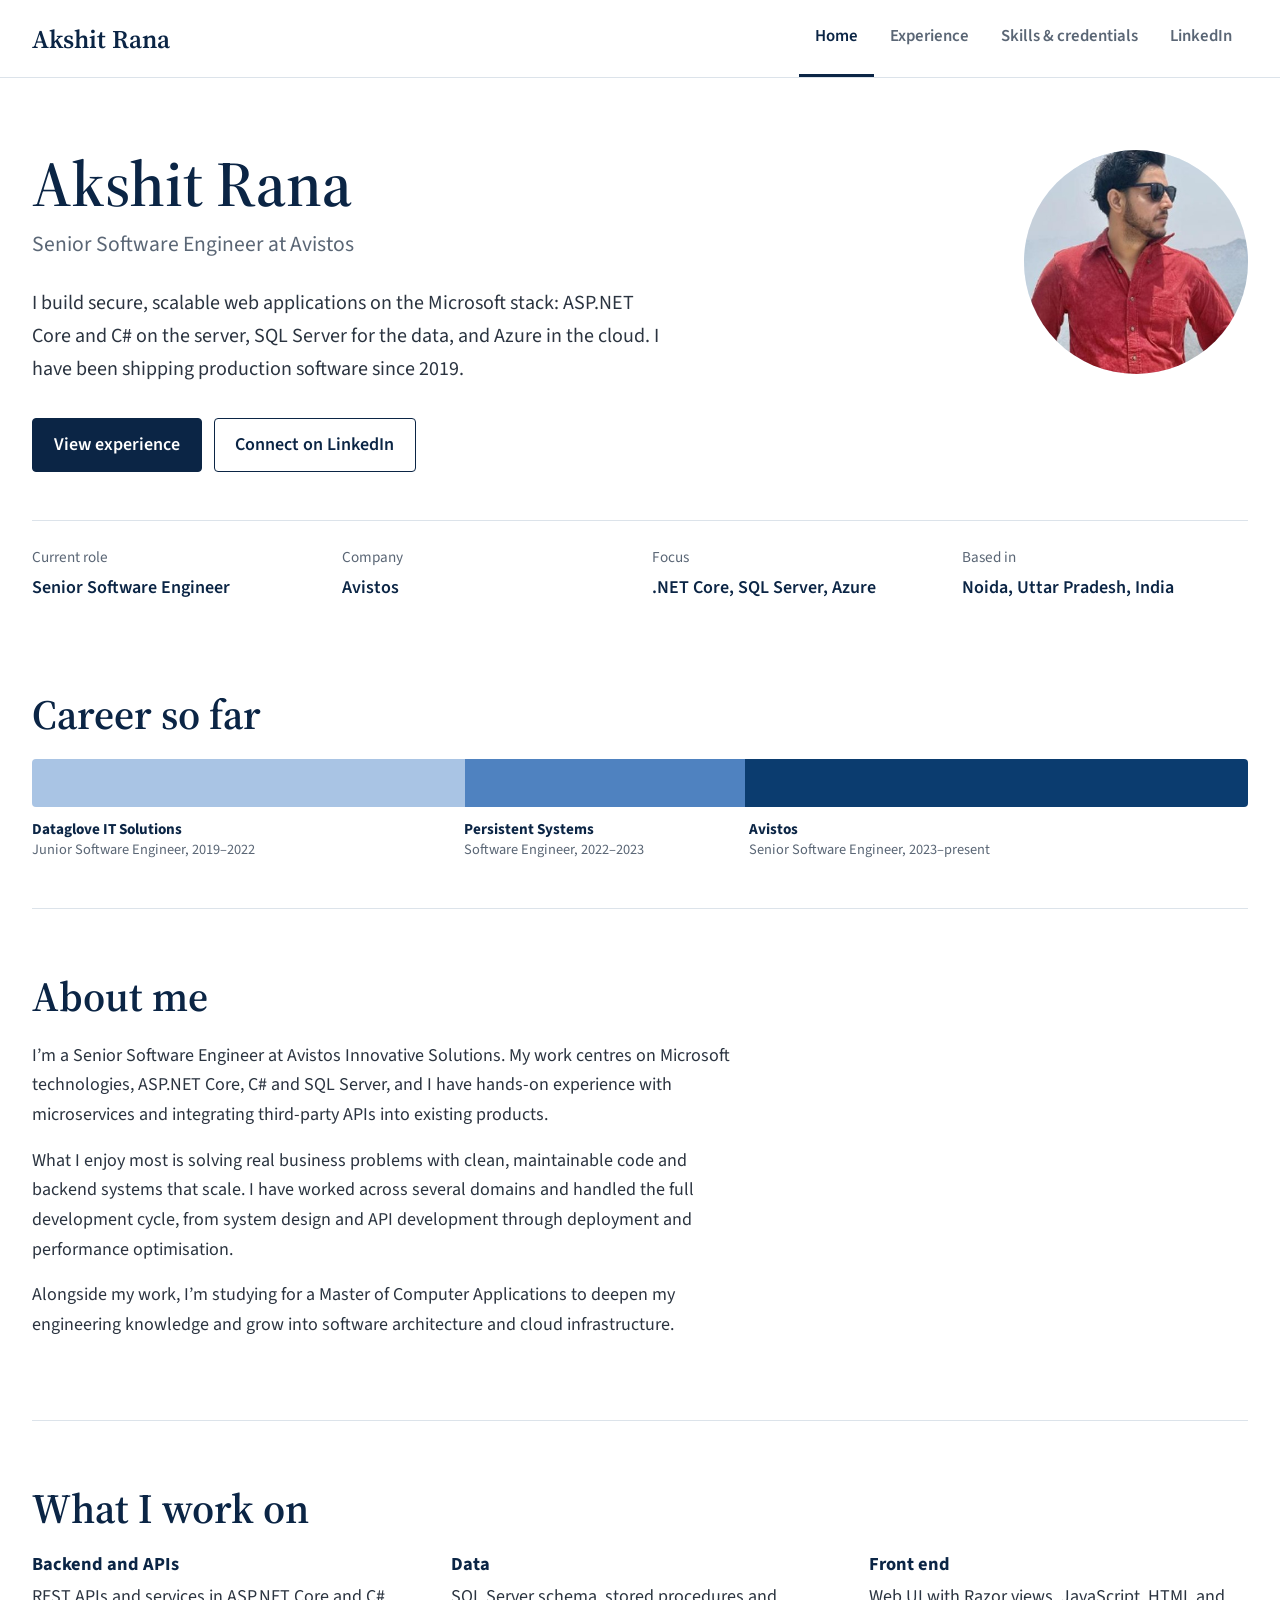
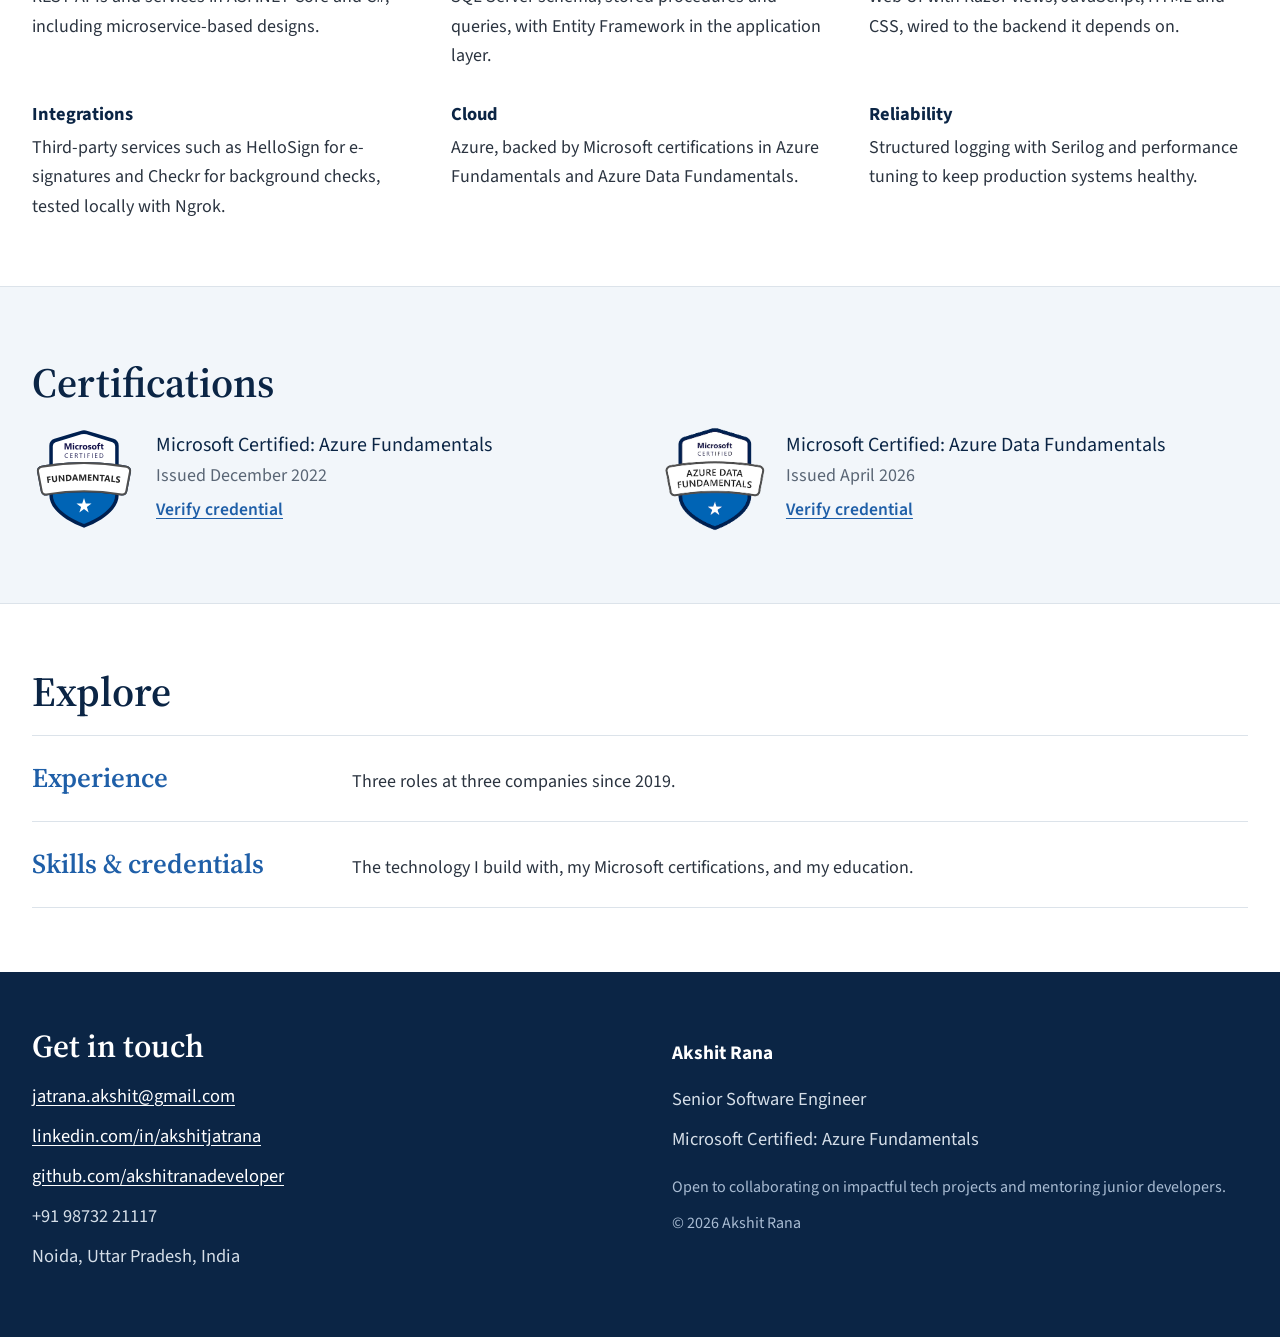
==== commit dd43f002: "Add files via upload" ====
--- a/index.html
+++ b/index.html
@@ -9,7 +9,7 @@
 <link rel="preconnect" href="https://fonts.googleapis.com">
 <link rel="preconnect" href="https://fonts.gstatic.com" crossorigin>
 <link href="https://fonts.googleapis.com/css2?family=Source+Serif+4:opsz,wght@8..60,600&family=Source+Sans+3:wght@400;600;700&display=swap" rel="stylesheet">
-<link rel="stylesheet" href="styles.css?v=5">
+<link rel="stylesheet" href="styles.css?v=6">
 </head>
 <body>
 <header class="site-header">
@@ -120,9 +120,22 @@
 </div>
 </main>
 <footer class="site-footer">
-  <div class="wrap">
-    <span>Akshit Rana, Noida, India</span>
-    <span><a href="mailto:jatrana.akshit@gmail.com">jatrana.akshit@gmail.com</a> &nbsp; <a href="https://www.linkedin.com/in/akshitjatrana">LinkedIn</a> &nbsp; <a href="https://github.com/akshitranadeveloper">GitHub</a></span>
+  <div class="wrap footer-grid">
+    <div>
+      <h2 class="footer-h">Get in touch</h2>
+      <p><a href="mailto:jatrana.akshit@gmail.com">jatrana.akshit@gmail.com</a></p>
+      <p><a href="https://www.linkedin.com/in/akshitjatrana">linkedin.com/in/akshitjatrana</a></p>
+      <p><a href="https://github.com/akshitranadeveloper">github.com/akshitranadeveloper</a></p>
+      <p><a class="plain" href="tel:+919873221117">+91 98732 21117</a></p>
+      <p>Noida, Uttar Pradesh, India</p>
+    </div>
+    <div>
+      <p class="footer-name">Akshit Rana</p>
+      <p>Senior Software Engineer</p>
+      <p>Microsoft Certified: Azure Fundamentals</p>
+      <p class="footer-note">Open to collaborating on impactful tech projects and mentoring junior developers.</p>
+      <p class="footer-note">© 2026 Akshit Rana</p>
+    </div>
   </div>
 </footer>
 </body>
--- a/styles.css
+++ b/styles.css
@@ -141,9 +141,16 @@
 .edu .yrs { color: var(--muted); white-space: nowrap; }
 
 /* Footer */
-.site-footer { background: var(--ink); color: #D5DEE8; padding: 2.5rem 0 3rem; font-size: 1rem; }
+.site-footer { background: var(--ink); color: #D5DEE8; padding: 3.5rem 0 3.5rem; }
+.footer-grid { display: grid; grid-template-columns: 1fr 1fr; gap: 2.5rem 4rem; }
+.site-footer p { margin: 0 0 0.6rem; font-size: 1.15rem; }
 .site-footer a { color: #FFFFFF; }
-.site-footer .wrap { display: flex; justify-content: space-between; gap: 1rem; flex-wrap: wrap; }
+.site-footer a.plain { text-decoration: none; color: #D5DEE8; }
+.footer-h { color: #FFFFFF; font-size: 2rem; margin: 0 0 1rem; }
+.footer-name { color: #FFFFFF; font-weight: 700; font-size: 1.2rem !important; margin-bottom: 0.9rem !important; padding-top: 0.6rem; }
+.site-footer .footer-note { font-size: 1rem; color: #A9BCD3; margin-top: 1.25rem; }
+.site-footer .footer-note + .footer-note { margin-top: 0; }
+@media (max-width: 800px) { .footer-grid { grid-template-columns: 1fr; } }
 
 @media (prefers-reduced-motion: no-preference) {
   .career-bar span { transform-origin: left; animation: grow 0.9s cubic-bezier(.2,.7,.2,1) both; }
